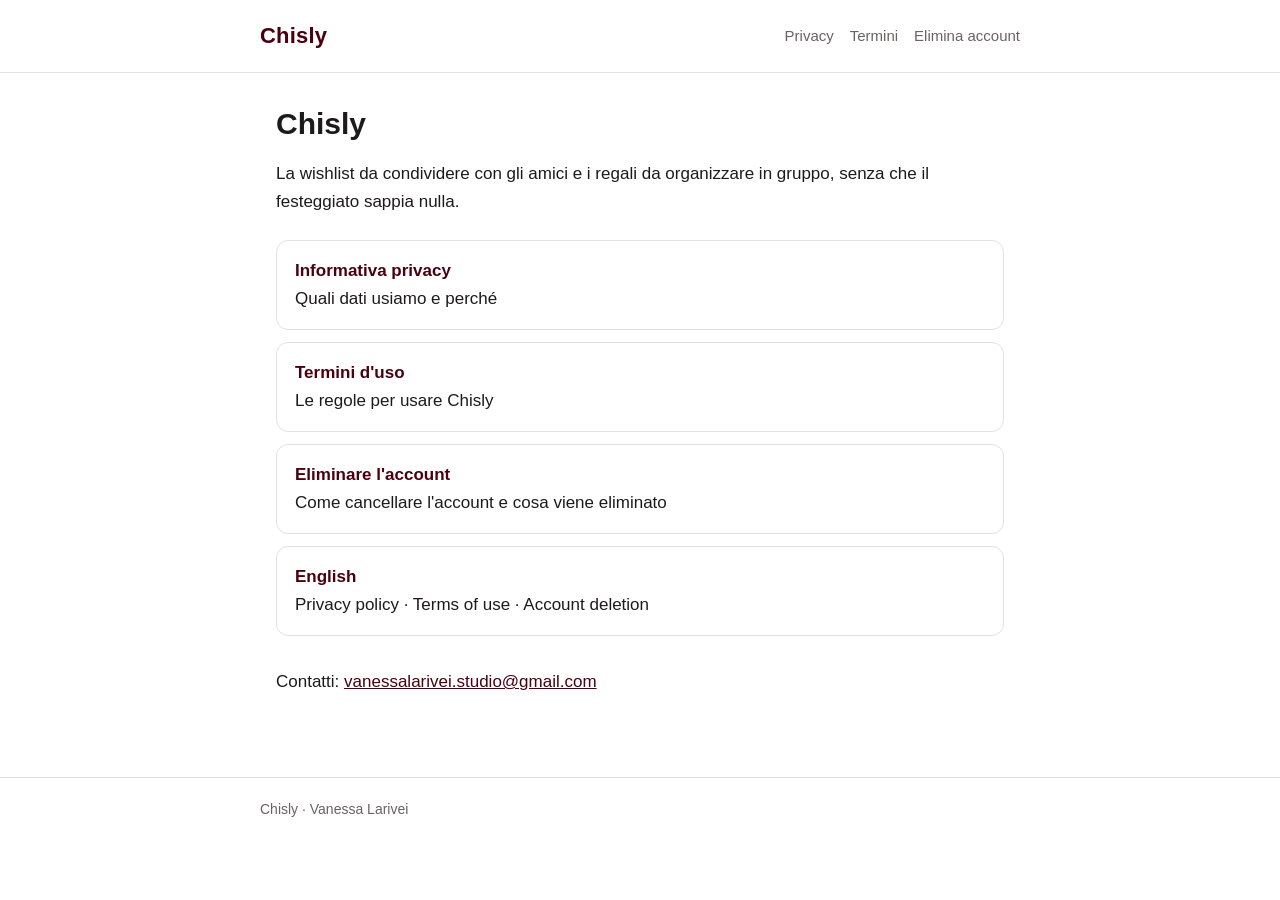
==== index.html @ 1d989820 "Sito di Chisly: privacy policy, termini d'uso, eliminazione account (IT/EN) Co-Authored-By: Claude O" ====
<!doctype html>
<html lang="it">
<head>
<meta charset="utf-8">
<meta name="viewport" content="width=device-width, initial-scale=1">
<title>Chisly</title>
<meta name="description" content="Chisly: la wishlist da condividere con gli amici e i regali da organizzare in gruppo.">
<link rel="stylesheet" href="style.css">
</head>
<body>
<header><div class="wrap">
  <a class="brand" href="./">Chisly</a>
  <nav><a href="privacy.html">Privacy</a><a href="termini.html">Termini</a><a href="elimina-account.html">Elimina account</a></nav>
</div></header>
<main class="wrap">
  <h1>Chisly</h1>
  <p>La wishlist da condividere con gli amici e i regali da organizzare in gruppo, senza che il festeggiato sappia nulla.</p>
  <div class="cards">
    <a href="privacy.html"><strong>Informativa privacy</strong>Quali dati usiamo e perché</a>
    <a href="termini.html"><strong>Termini d'uso</strong>Le regole per usare Chisly</a>
    <a href="elimina-account.html"><strong>Eliminare l'account</strong>Come cancellare l'account e cosa viene eliminato</a>
    <a href="privacy-en.html"><strong>English</strong>Privacy policy · Terms of use · Account deletion</a>
  </div>
  <p style="margin-top:32px">Contatti: <a href="mailto:vanessalarivei.studio@gmail.com">vanessalarivei.studio@gmail.com</a></p>
</main>
<footer><div class="wrap">Chisly · Vanessa Larivei</div></footer>
</body>
</html>
---- style.css ----
:root {
  --brand: #4A000F;
  --brand-soft: #f6eef0;
  --text: #1d1a1b;
  --muted: #6b6264;
  --bg: #ffffff;
  --line: #e7dfe1;
  color-scheme: light dark;
}
@media (prefers-color-scheme: dark) {
  :root {
    --brand: #e9a3b1;
    --brand-soft: #2a1418;
    --text: #f1eced;
    --muted: #b5abad;
    --bg: #141112;
    --line: #362c2e;
  }
}
* { box-sizing: border-box; }
body {
  margin: 0;
  background: var(--bg);
  color: var(--text);
  font: 17px/1.65 -apple-system, BlinkMacSystemFont, "Segoe UI", Roboto, Helvetica, Arial, sans-serif;
}
header {
  border-bottom: 1px solid var(--line);
  padding: 18px 16px;
}
header .wrap { display: flex; align-items: center; justify-content: space-between; gap: 12px; flex-wrap: wrap; }
.brand { color: var(--brand); font-weight: 700; font-size: 22px; text-decoration: none; letter-spacing: .2px; }
nav a { color: var(--muted); text-decoration: none; margin-left: 16px; font-size: 15px; }
nav a:first-child { margin-left: 0; }
nav a:hover { color: var(--brand); }
.wrap { max-width: 760px; margin: 0 auto; }
main { padding: 32px 16px 64px; }
h1 { font-size: 30px; line-height: 1.25; margin: 0 0 6px; }
h2 { font-size: 21px; margin: 36px 0 8px; color: var(--brand); }
h3 { font-size: 17px; margin: 22px 0 6px; }
.updated { color: var(--muted); font-size: 14px; margin: 0 0 24px; }
a { color: var(--brand); }
ul { padding-left: 22px; }
li { margin: 4px 0; }
.lang { font-size: 14px; color: var(--muted); }
.box {
  background: var(--brand-soft);
  border-radius: 12px;
  padding: 16px 18px;
  margin: 20px 0;
}
table { border-collapse: collapse; width: 100%; font-size: 15px; margin: 12px 0; }
th, td { text-align: left; vertical-align: top; padding: 8px 10px; border-bottom: 1px solid var(--line); }
th { color: var(--muted); font-weight: 600; }
.table-scroll { overflow-x: auto; }
footer { border-top: 1px solid var(--line); padding: 20px 16px; color: var(--muted); font-size: 14px; }
.cards { display: grid; gap: 12px; margin-top: 24px; }
.cards a {
  display: block; padding: 16px 18px; border: 1px solid var(--line); border-radius: 12px;
  text-decoration: none; color: var(--text);
}
.cards a strong { color: var(--brand); display: block; }
.cards a:hover { border-color: var(--brand); }
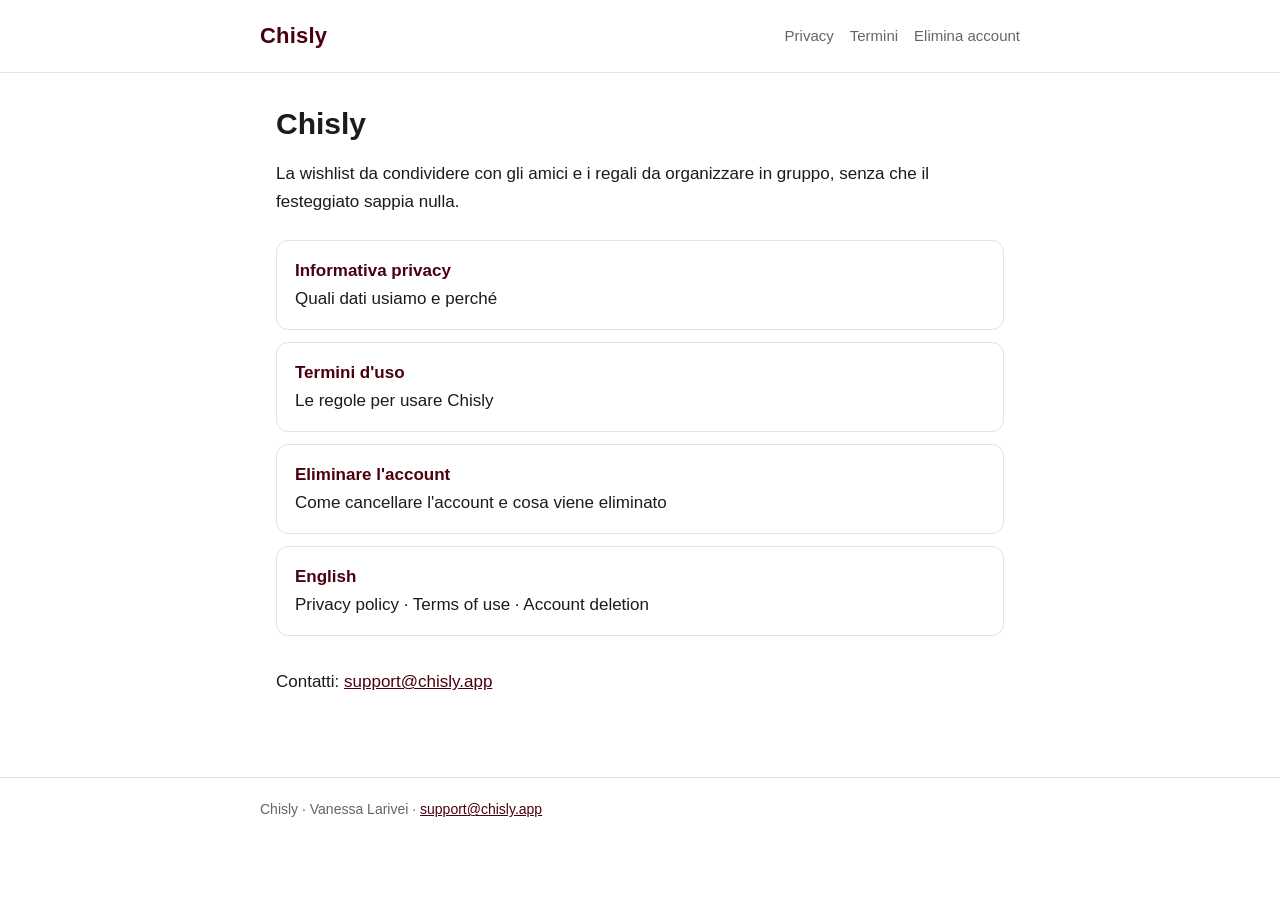
==== commit aa156578: "Privacy, termini ed eliminazione account aggiornati all'app attuale - support@chisly.app al posto de" ====
--- a/index.html
+++ b/index.html
@@ -21,8 +21,8 @@
     <a href="elimina-account.html"><strong>Eliminare l'account</strong>Come cancellare l'account e cosa viene eliminato</a>
     <a href="privacy-en.html"><strong>English</strong>Privacy policy · Terms of use · Account deletion</a>
   </div>
-  <p style="margin-top:32px">Contatti: <a href="mailto:vanessalarivei.studio@gmail.com">vanessalarivei.studio@gmail.com</a></p>
+  <p style="margin-top:32px">Contatti: <a href="mailto:support@chisly.app">support@chisly.app</a></p>
 </main>
-<footer><div class="wrap">Chisly · Vanessa Larivei</div></footer>
+<footer><div class="wrap">Chisly · Vanessa Larivei · <a href="mailto:support@chisly.app">support@chisly.app</a></div></footer>
 </body>
 </html>
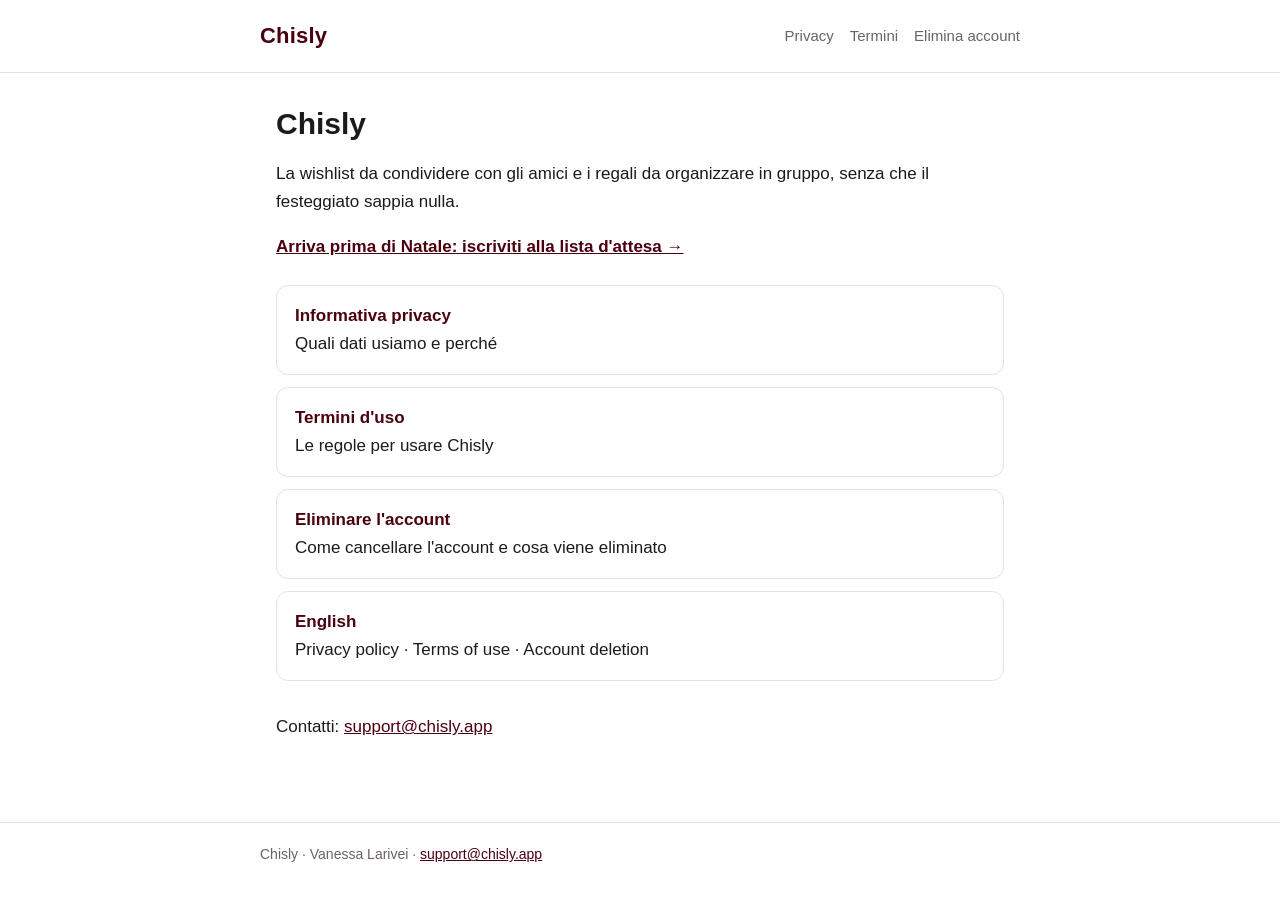
==== commit 0cf2ec6b: "Lista d'attesa: pagina con modulo Brevo, conferma e informativa (IT/EN) Co-Authored-By: Claude Opus " ====
--- a/index.html
+++ b/index.html
@@ -15,6 +15,7 @@
 <main class="wrap">
   <h1>Chisly</h1>
   <p>La wishlist da condividere con gli amici e i regali da organizzare in gruppo, senza che il festeggiato sappia nulla.</p>
+  <p><a class="btn-link" href="lista-attesa.html"><strong>Arriva prima di Natale: iscriviti alla lista d'attesa →</strong></a></p>
   <div class="cards">
     <a href="privacy.html"><strong>Informativa privacy</strong>Quali dati usiamo e perché</a>
     <a href="termini.html"><strong>Termini d'uso</strong>Le regole per usare Chisly</a>
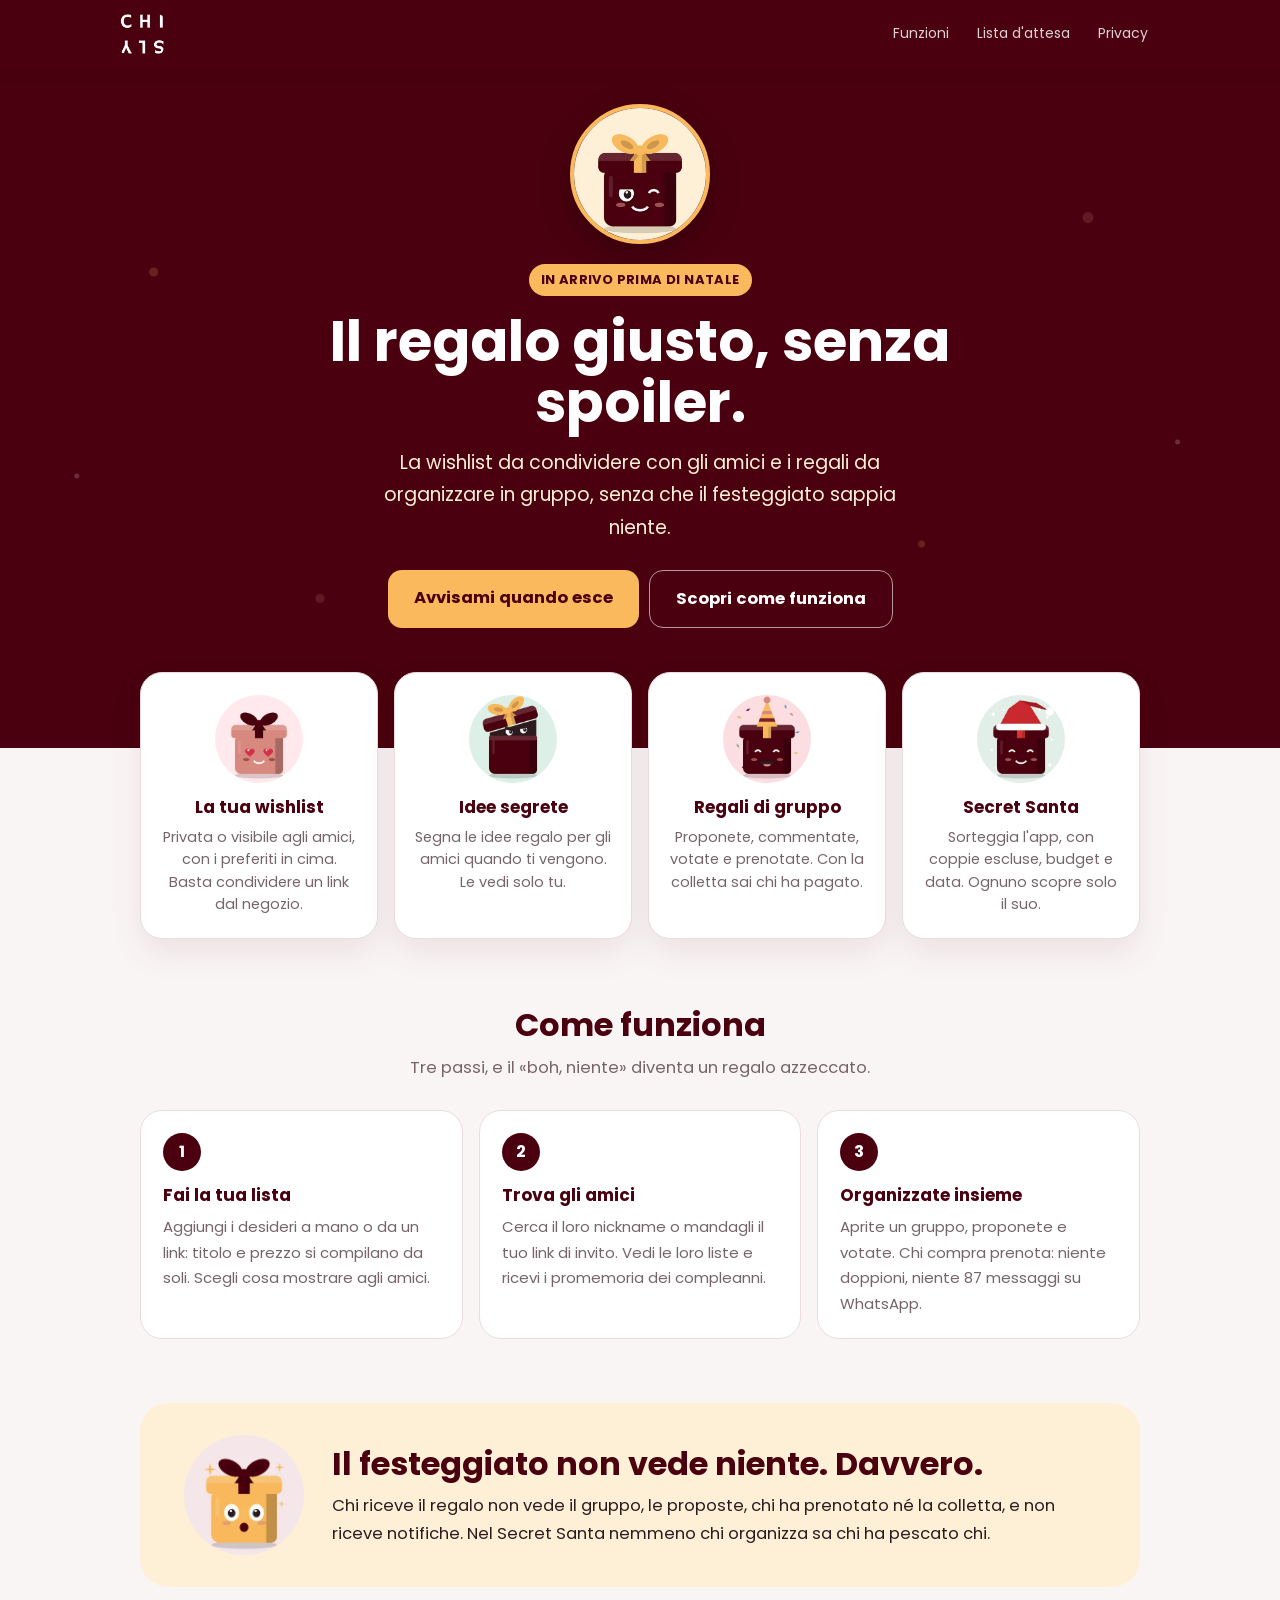
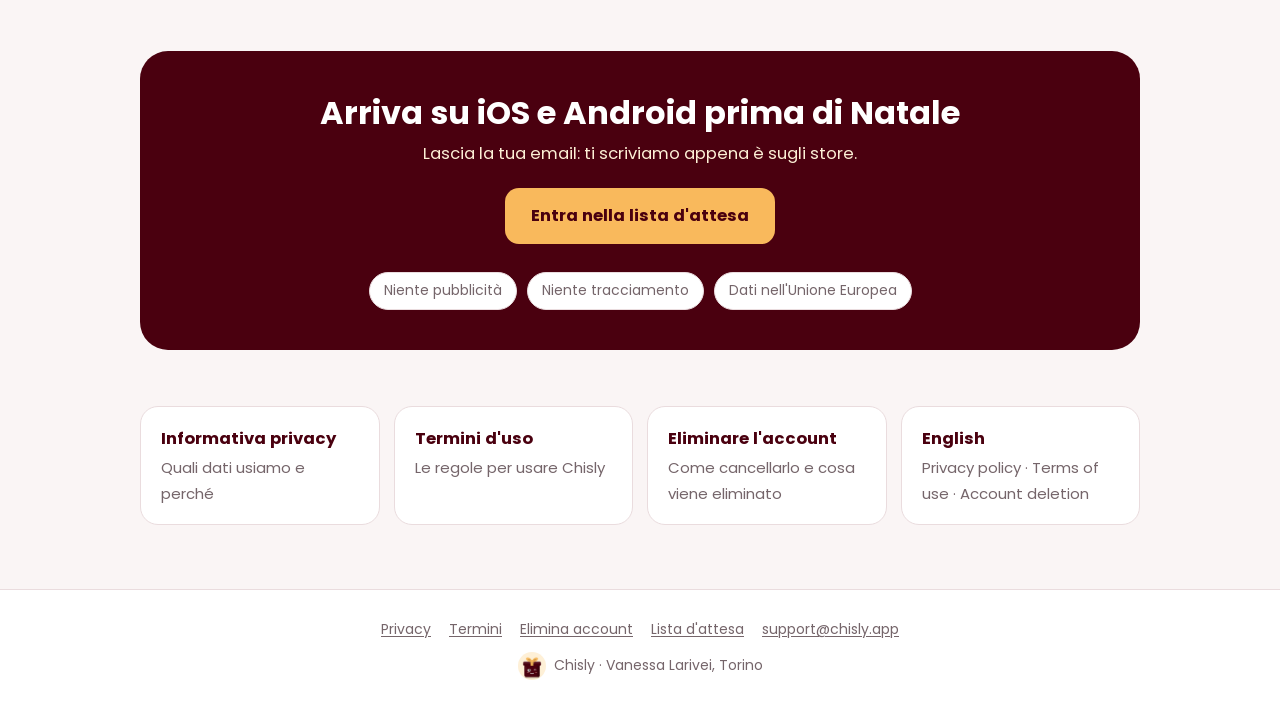
==== commit 4a1bc000: "Sito: nuova grafica del brand (home, pagine legali, invito, conferme) Co-Authored-By: Claude Opus 5." ====
--- a/index.html
+++ b/index.html
@@ -3,27 +3,108 @@
 <head>
 <meta charset="utf-8">
 <meta name="viewport" content="width=device-width, initial-scale=1">
-<title>Chisly</title>
-<meta name="description" content="Chisly: la wishlist da condividere con gli amici e i regali da organizzare in gruppo.">
+<title>Chisly · La wishlist e i regali di gruppo, senza spoiler</title>
+<meta name="description" content="Chisly: la wishlist da condividere con gli amici e i regali da organizzare in gruppo, senza che il festeggiato sappia niente. Su iOS e Android.">
+<meta name="theme-color" content="#4A000F">
+<meta property="og:title" content="Chisly · Il regalo giusto, senza spoiler">
+<meta property="og:description" content="La wishlist da condividere e i regali di gruppo, senza spoiler per il festeggiato.">
+<meta property="og:url" content="https://chisly.app/">
+<meta property="og:image" content="https://chisly.app/img/og-lista-attesa.png">
+<meta property="og:type" content="website">
+<meta name="twitter:card" content="summary_large_image">
+<link rel="icon" href="img/chisly_wink.webp">
 <link rel="stylesheet" href="style.css">
 </head>
-<body>
+<body class="home">
 <header><div class="wrap">
-  <a class="brand" href="./">Chisly</a>
-  <nav><a href="privacy.html">Privacy</a><a href="termini.html">Termini</a><a href="elimina-account.html">Elimina account</a></nav>
+  <a class="brand" href="./"><img src="img/chisly_logo.webp" alt="Chisly" width="44" height="40"></a>
+  <nav><a href="#funzioni">Funzioni</a><a href="lista-attesa.html">Lista d'attesa</a><a href="privacy.html">Privacy</a></nav>
 </div></header>
-<main class="wrap">
-  <h1>Chisly</h1>
-  <p>La wishlist da condividere con gli amici e i regali da organizzare in gruppo, senza che il festeggiato sappia nulla.</p>
-  <p><a class="btn-link" href="lista-attesa.html"><strong>Arriva prima di Natale: iscriviti alla lista d'attesa →</strong></a></p>
-  <div class="cards">
-    <a href="privacy.html"><strong>Informativa privacy</strong>Quali dati usiamo e perché</a>
-    <a href="termini.html"><strong>Termini d'uso</strong>Le regole per usare Chisly</a>
-    <a href="elimina-account.html"><strong>Eliminare l'account</strong>Come cancellare l'account e cosa viene eliminato</a>
-    <a href="privacy-en.html"><strong>English</strong>Privacy policy · Terms of use · Account deletion</a>
+
+<main>
+  <section class="hero">
+    <img class="mascot" src="img/chisly_wink.webp" alt="" width="140" height="140">
+    <span class="pill">In arrivo prima di Natale</span>
+    <h1>Il regalo giusto, senza spoiler.</h1>
+    <p>La wishlist da condividere con gli amici e i regali da organizzare in gruppo, senza che il festeggiato sappia niente.</p>
+    <div class="ctas">
+      <a class="btn peach" href="lista-attesa.html">Avvisami quando esce</a>
+      <a class="btn secondary" href="#funzioni">Scopri come funziona</a>
+    </div>
+  </section>
+
+  <div class="section" id="funzioni">
+    <div class="features">
+      <div class="f">
+        <img src="img/chisly_love.webp" alt="" width="88" height="88" loading="lazy">
+        <h3>La tua wishlist</h3>
+        <p>Privata o visibile agli amici, con i preferiti in cima. Basta condividere un link dal negozio.</p>
+      </div>
+      <div class="f">
+        <img src="img/chisly_peek.webp" alt="" width="88" height="88" loading="lazy">
+        <h3>Idee segrete</h3>
+        <p>Segna le idee regalo per gli amici quando ti vengono. Le vedi solo tu.</p>
+      </div>
+      <div class="f">
+        <img src="img/chisly_party.webp" alt="" width="88" height="88" loading="lazy">
+        <h3>Regali di gruppo</h3>
+        <p>Proponete, commentate, votate e prenotate. Con la colletta sai chi ha pagato.</p>
+      </div>
+      <div class="f">
+        <img src="img/chisly_christmas.webp" alt="" width="88" height="88" loading="lazy">
+        <h3>Secret Santa</h3>
+        <p>Sorteggia l'app, con coppie escluse, budget e data. Ognuno scopre solo il suo.</p>
+      </div>
+    </div>
+
+    <h2>Come funziona</h2>
+    <p class="lead">Tre passi, e il «boh, niente» diventa un regalo azzeccato.</p>
+    <div class="steps">
+      <div class="step">
+        <h3>Fai la tua lista</h3>
+        <p>Aggiungi i desideri a mano o da un link: titolo e prezzo si compilano da soli. Scegli cosa mostrare agli amici.</p>
+      </div>
+      <div class="step">
+        <h3>Trova gli amici</h3>
+        <p>Cerca il loro nickname o mandagli il tuo link di invito. Vedi le loro liste e ricevi i promemoria dei compleanni.</p>
+      </div>
+      <div class="step">
+        <h3>Organizzate insieme</h3>
+        <p>Aprite un gruppo, proponete e votate. Chi compra prenota: niente doppioni, niente 87 messaggi su WhatsApp.</p>
+      </div>
+    </div>
+
+    <div class="spoiler">
+      <img src="img/chisly_surprise.webp" alt="" width="120" height="120" loading="lazy">
+      <div>
+        <h2>Il festeggiato non vede niente. Davvero.</h2>
+        <p>Chi riceve il regalo non vede il gruppo, le proposte, chi ha prenotato né la colletta, e non riceve notifiche. Nel Secret Santa nemmeno chi organizza sa chi ha pescato chi.</p>
+      </div>
+    </div>
+
+    <div class="cta-band">
+      <h2>Arriva su iOS e Android prima di Natale</h2>
+      <p>Lascia la tua email: ti scriviamo appena è sugli store.</p>
+      <a class="btn peach" href="lista-attesa.html">Entra nella lista d'attesa</a>
+      <ul class="promise">
+        <li>Niente pubblicità</li><li>Niente tracciamento</li><li>Dati nell'Unione Europea</li>
+      </ul>
+    </div>
+
+    <div class="legal">
+      <div class="cards">
+        <a href="privacy.html"><strong>Informativa privacy</strong>Quali dati usiamo e perché</a>
+        <a href="termini.html"><strong>Termini d'uso</strong>Le regole per usare Chisly</a>
+        <a href="elimina-account.html"><strong>Eliminare l'account</strong>Come cancellarlo e cosa viene eliminato</a>
+        <a href="privacy-en.html"><strong>English</strong>Privacy policy · Terms of use · Account deletion</a>
+      </div>
+    </div>
   </div>
-  <p style="margin-top:32px">Contatti: <a href="mailto:support@chisly.app">support@chisly.app</a></p>
 </main>
-<footer><div class="wrap">Chisly · Vanessa Larivei · <a href="mailto:support@chisly.app">support@chisly.app</a></div></footer>
+
+<footer><div class="wrap">
+  <div class="links"><a href="privacy.html">Privacy</a><a href="termini.html">Termini</a><a href="elimina-account.html">Elimina account</a><a href="lista-attesa.html">Lista d'attesa</a><a href="mailto:support@chisly.app">support@chisly.app</a></div>
+  <div class="who"><img src="img/chisly_wink.webp" alt="" width="28" height="28">Chisly · Vanessa Larivei, Torino</div>
+</div></footer>
 </body>
 </html>
--- a/style.css
+++ b/style.css
@@ -1,63 +1,229 @@
+/* Chisly – stile del sito. Colori dall'app (app_colors.dart). */
+
+/* Poppins (SIL Open Font License), ospitato qui: nessuna richiesta a Google Fonts */
+@font-face { font-family: "Poppins"; font-weight: 400; font-display: swap; src: url("fonts/poppins-Regular.woff") format("woff"); }
+@font-face { font-family: "Poppins"; font-weight: 700; font-display: swap; src: url("fonts/poppins-Bold.woff") format("woff"); }
+
 :root {
-  --brand: #4A000F;
-  --brand-soft: #f6eef0;
-  --text: #1d1a1b;
-  --muted: #6b6264;
+  --bordeaux: #4A000F;
+  --bordeaux-mid: #7A1F2E;
+  --bordeaux-soft: #F5E6E8;
+  --cream: #FDF0D6;
+  --peach: #F9B95C;
+  --nectarine: #D7897F;
+  --surface: #FAF5F5;
+  --text: #2B1B1E;
+  --muted: #75656A;
+  --border: #EADCDE;
+  /* nomi usati dalle pagine esistenti */
+  --brand: var(--bordeaux);
+  --brand-soft: var(--bordeaux-soft);
   --bg: #ffffff;
-  --line: #e7dfe1;
-  color-scheme: light dark;
-}
-@media (prefers-color-scheme: dark) {
-  :root {
-    --brand: #e9a3b1;
-    --brand-soft: #2a1418;
-    --text: #f1eced;
-    --muted: #b5abad;
-    --bg: #141112;
-    --line: #362c2e;
-  }
-}
+  --line: var(--border);
+  color-scheme: light;
+}
+
 * { box-sizing: border-box; }
+html, body { margin: 0; }
 body {
-  margin: 0;
-  background: var(--bg);
+  background: var(--surface);
   color: var(--text);
-  font: 17px/1.65 -apple-system, BlinkMacSystemFont, "Segoe UI", Roboto, Helvetica, Arial, sans-serif;
-}
+  font: 16.5px/1.7 "Poppins", -apple-system, BlinkMacSystemFont, "Segoe UI", Roboto, Helvetica, Arial, sans-serif;
+  -webkit-font-smoothing: antialiased;
+  min-height: 100vh;
+  display: flex;
+  flex-direction: column;
+}
+a { color: var(--bordeaux); text-underline-offset: 2px; }
+a:hover { color: var(--bordeaux-mid); }
+img { max-width: 100%; }
+
+/* Intestazione */
 header {
-  border-bottom: 1px solid var(--line);
-  padding: 18px 16px;
-}
-header .wrap { display: flex; align-items: center; justify-content: space-between; gap: 12px; flex-wrap: wrap; }
-.brand { color: var(--brand); font-weight: 700; font-size: 22px; text-decoration: none; letter-spacing: .2px; }
-nav a { color: var(--muted); text-decoration: none; margin-left: 16px; font-size: 15px; }
-nav a:first-child { margin-left: 0; }
-nav a:hover { color: var(--brand); }
-.wrap { max-width: 760px; margin: 0 auto; }
-main { padding: 32px 16px 64px; }
-h1 { font-size: 30px; line-height: 1.25; margin: 0 0 6px; }
-h2 { font-size: 21px; margin: 36px 0 8px; color: var(--brand); }
-h3 { font-size: 17px; margin: 22px 0 6px; }
-.updated { color: var(--muted); font-size: 14px; margin: 0 0 24px; }
-a { color: var(--brand); }
+  background: var(--bordeaux);
+  padding: 14px 20px;
+  position: sticky; top: 0; z-index: 10;
+  box-shadow: 0 2px 14px rgba(74,0,15,.18);
+}
+header .wrap { max-width: 1040px; margin: 0 auto; display: flex; align-items: center; justify-content: space-between; gap: 12px; flex-wrap: wrap; }
+.brand { display: flex; align-items: center; gap: 10px; text-decoration: none; color: #fff; font-weight: 700; font-size: 20px; }
+.brand img { width: 44px; height: auto; display: block; border-radius: 6px; }
+nav { display: flex; flex-wrap: wrap; gap: 4px; }
+nav a {
+  color: rgba(255,255,255,.82); text-decoration: none; font-size: 14px;
+  padding: 6px 12px; border-radius: 999px; transition: background .15s, color .15s;
+}
+nav a:hover { color: #fff; background: rgba(255,255,255,.12); }
+nav a[aria-current="page"] { color: var(--bordeaux); background: var(--peach); font-weight: 700; }
+
+/* Contenuto delle pagine: un foglio bianco */
+.wrap { max-width: 820px; margin: 0 auto; }
+main { flex: 1; width: 100%; padding: 40px 16px 64px; }
+main.wrap {
+  max-width: 860px;
+  background: #fff;
+  border: 1px solid var(--border);
+  border-radius: 28px;
+  box-shadow: 0 18px 50px rgba(74,0,15,.08);
+  margin: 36px auto 56px;
+  padding: 44px clamp(20px, 5vw, 56px) 52px;
+  width: calc(100% - 32px);
+}
+h1 { font-size: clamp(28px, 4.5vw, 38px); line-height: 1.2; margin: 0 0 8px; color: var(--bordeaux); }
+h2 {
+  font-size: 21px; line-height: 1.35; margin: 44px 0 10px; color: var(--bordeaux);
+  padding-left: 14px; border-left: 4px solid var(--peach);
+}
+h3 { font-size: 17px; margin: 26px 0 6px; color: var(--bordeaux-mid); }
+p, li { color: var(--text); }
+.updated { color: var(--muted); font-size: 14px; margin: 0 0 28px; }
+.lang { font-size: 14px; color: var(--muted); }
 ul { padding-left: 22px; }
-li { margin: 4px 0; }
-.lang { font-size: 14px; color: var(--muted); }
+li { margin: 6px 0; }
+li::marker { color: var(--nectarine); }
+strong { color: inherit; }
+hr { border: 0; border-top: 1px solid var(--border); margin: 48px 0; }
+
 .box {
-  background: var(--brand-soft);
-  border-radius: 12px;
-  padding: 16px 18px;
-  margin: 20px 0;
-}
-table { border-collapse: collapse; width: 100%; font-size: 15px; margin: 12px 0; }
-th, td { text-align: left; vertical-align: top; padding: 8px 10px; border-bottom: 1px solid var(--line); }
-th { color: var(--muted); font-weight: 600; }
-.table-scroll { overflow-x: auto; }
-footer { border-top: 1px solid var(--line); padding: 20px 16px; color: var(--muted); font-size: 14px; }
-.cards { display: grid; gap: 12px; margin-top: 24px; }
+  background: var(--bordeaux-soft);
+  border-radius: 18px;
+  padding: 18px 22px;
+  margin: 24px 0;
+  border-left: 5px solid var(--bordeaux);
+}
+.box ul { margin: 8px 0 0; }
+
+.table-scroll { overflow-x: auto; margin: 16px 0; border: 1px solid var(--border); border-radius: 16px; }
+table { border-collapse: collapse; width: 100%; font-size: 14.5px; }
+.table-scroll table { margin: 0; }
+th, td { text-align: left; vertical-align: top; padding: 10px 14px; border-bottom: 1px solid var(--border); }
+tr:last-child td { border-bottom: 0; }
+th { background: var(--bordeaux-soft); color: var(--bordeaux); font-weight: 700; }
+td:first-child { font-weight: 700; color: var(--bordeaux-mid); }
+
+/* Pulsanti */
+.btn {
+  display: inline-block; padding: 14px 26px; border-radius: 14px; border: 0; cursor: pointer;
+  background: var(--bordeaux); color: #fff; font: inherit; font-weight: 700; text-decoration: none;
+  transition: transform .1s, background .2s;
+}
+.btn:hover { background: var(--bordeaux-mid); color: #fff; }
+.btn:active { transform: scale(.98); }
+.btn.secondary { background: transparent; color: var(--bordeaux); border: 1.5px solid var(--bordeaux); }
+.btn.peach { background: var(--peach); color: var(--bordeaux); }
+.btn.peach:hover { background: #ffc978; color: var(--bordeaux); }
+
+/* Schede di collegamento */
+.cards { display: grid; grid-template-columns: repeat(auto-fit, minmax(220px, 1fr)); gap: 14px; margin-top: 24px; }
 .cards a {
-  display: block; padding: 16px 18px; border: 1px solid var(--line); border-radius: 12px;
-  text-decoration: none; color: var(--text);
-}
-.cards a strong { color: var(--brand); display: block; }
-.cards a:hover { border-color: var(--brand); }
+  display: block; padding: 18px 20px; border: 1px solid var(--border); border-radius: 18px; background: #fff;
+  text-decoration: none; color: var(--muted); font-size: 15px; transition: border-color .15s, transform .15s, box-shadow .15s;
+}
+.cards a strong { color: var(--bordeaux); display: block; font-size: 16.5px; margin-bottom: 2px; }
+.cards a:hover { border-color: var(--bordeaux); transform: translateY(-2px); box-shadow: 0 10px 24px rgba(74,0,15,.08); }
+
+/* Piè di pagina */
+footer {
+  background: #fff; border-top: 1px solid var(--border);
+  padding: 28px 20px 34px; color: var(--muted); font-size: 14px; text-align: center;
+}
+footer .wrap { max-width: 1040px; }
+footer .links { display: flex; flex-wrap: wrap; justify-content: center; gap: 6px 18px; margin-bottom: 10px; }
+footer a { color: var(--muted); }
+footer a:hover { color: var(--bordeaux); }
+footer .who { display: flex; align-items: center; justify-content: center; gap: 8px; }
+footer .who img { width: 28px; height: 28px; border-radius: 50%; }
+
+/* ---------- Home ---------- */
+body.home main { padding: 0; }
+.hero {
+  background: var(--bordeaux); color: #fff; text-align: center;
+  padding: 36px 20px 120px; position: relative; overflow: hidden;
+}
+.hero::after {
+  content: ""; position: absolute; inset: 0; pointer-events: none; opacity: .18;
+  background-image:
+    radial-gradient(circle at 12% 30%, var(--peach) 0 4px, transparent 5px),
+    radial-gradient(circle at 85% 22%, var(--nectarine) 0 5px, transparent 6px),
+    radial-gradient(circle at 72% 70%, var(--peach) 0 3px, transparent 4px),
+    radial-gradient(circle at 25% 78%, var(--nectarine) 0 4px, transparent 5px),
+    radial-gradient(circle at 50% 12%, #fff 0 2px, transparent 3px),
+    radial-gradient(circle at 92% 55%, #fff 0 2px, transparent 3px),
+    radial-gradient(circle at 6% 60%, #fff 0 2px, transparent 3px);
+}
+.hero > * { position: relative; z-index: 1; }
+.mascot {
+  width: 140px; height: 140px; border-radius: 50%; display: block; margin: 0 auto 20px;
+  border: 4px solid var(--peach); box-shadow: 0 10px 30px rgba(0,0,0,.25);
+  animation: bob 3.2s ease-in-out infinite;
+}
+@keyframes bob { 0%,100% { transform: translateY(0) rotate(-2deg); } 50% { transform: translateY(-6px) rotate(2deg); } }
+@media (prefers-reduced-motion: reduce) { .mascot { animation: none; } }
+.pill {
+  display: inline-block; background: var(--peach); color: var(--bordeaux); font-weight: 700;
+  font-size: 13px; letter-spacing: .4px; text-transform: uppercase; padding: 5px 12px; border-radius: 999px; margin-bottom: 16px;
+}
+.hero h1 { color: #fff; font-size: clamp(34px, 6.5vw, 56px); line-height: 1.08; max-width: 720px; margin: 0 auto 14px; }
+.hero p { color: var(--cream); font-size: 19px; max-width: 560px; margin: 0 auto 26px; }
+.hero .ctas { display: flex; gap: 10px; justify-content: center; flex-wrap: wrap; }
+.hero .btn.secondary { color: #fff; border-color: rgba(255,255,255,.6); }
+.hero .btn.secondary:hover { background: rgba(255,255,255,.1); }
+
+.section { max-width: 1040px; margin: 0 auto; padding: 0 20px; }
+.section h2 { border: 0; padding: 0; text-align: center; font-size: clamp(24px, 3.6vw, 32px); margin: 64px 0 8px; }
+.section .lead { text-align: center; color: var(--muted); max-width: 560px; margin: 0 auto 28px; }
+
+.features { display: grid; grid-template-columns: repeat(auto-fit, minmax(220px, 1fr)); gap: 16px; margin-top: -76px; position: relative; z-index: 2; }
+.f {
+  background: #fff; border: 1px solid var(--border); border-radius: 22px; padding: 22px 18px; text-align: center;
+  box-shadow: 0 14px 34px rgba(74,0,15,.08);
+}
+.f img { width: 88px; height: 88px; border-radius: 50%; display: block; margin: 0 auto 10px; }
+.f h3 { margin: 0 0 4px; font-size: 17px; color: var(--bordeaux); }
+.f p { margin: 0; font-size: 14.5px; color: var(--muted); line-height: 1.55; }
+
+.steps { display: grid; grid-template-columns: repeat(auto-fit, minmax(240px, 1fr)); gap: 16px; counter-reset: s; }
+.step { background: #fff; border: 1px solid var(--border); border-radius: 22px; padding: 22px; position: relative; }
+.step::before {
+  counter-increment: s; content: counter(s);
+  display: grid; place-items: center; width: 38px; height: 38px; border-radius: 50%;
+  background: var(--bordeaux); color: #fff; font-weight: 700; margin-bottom: 10px;
+}
+.step h3 { margin: 0 0 4px; color: var(--bordeaux); }
+.step p { margin: 0; color: var(--muted); font-size: 15px; }
+
+.spoiler {
+  margin: 64px auto 0; max-width: 1040px; background: var(--cream); border-radius: 28px;
+  padding: 32px clamp(20px, 4vw, 44px); display: flex; gap: 28px; align-items: center; flex-wrap: wrap;
+}
+.spoiler img { width: 120px; height: 120px; border-radius: 50%; flex: none; }
+.spoiler div { flex: 1; min-width: 240px; }
+.spoiler h2 { margin: 0 0 6px; padding: 0; border: 0; text-align: left; }
+.spoiler p { margin: 0; color: var(--text); }
+
+.cta-band {
+  margin: 64px auto 0; max-width: 1040px; background: var(--bordeaux); color: #fff; border-radius: 28px;
+  padding: 40px 24px; text-align: center;
+}
+.cta-band h2 { color: #fff; border: 0; padding: 0; margin: 0 0 6px; font-size: clamp(24px, 3.6vw, 32px); }
+.cta-band p { color: var(--cream); margin: 0 0 20px; }
+
+.promise { display: flex; flex-wrap: wrap; justify-content: center; gap: 10px; margin: 28px 0 0; padding: 0; list-style: none; }
+.promise li { background: #fff; border: 1px solid var(--border); border-radius: 999px; padding: 6px 14px; font-size: 14px; color: var(--muted); margin: 0; }
+.promise li::marker { content: none; }
+
+body.home .legal { margin: 56px auto 64px; }
+
+@media (max-width: 560px) {
+  header { padding: 10px 14px; }
+  .brand img { width: 38px; }
+  nav a { font-size: 13px; padding: 5px 9px; }
+  main.wrap { border-radius: 20px; margin: 20px auto 40px; width: calc(100% - 20px); }
+  .features { grid-template-columns: 1fr 1fr; gap: 10px; }
+  .f { padding: 14px 10px; border-radius: 18px; }
+  .f img { width: 64px; height: 64px; }
+  .f h3 { font-size: 15px; }
+  .f p { font-size: 13px; }
+  .spoiler { text-align: center; justify-content: center; }
+  .spoiler h2 { text-align: center; }
+}
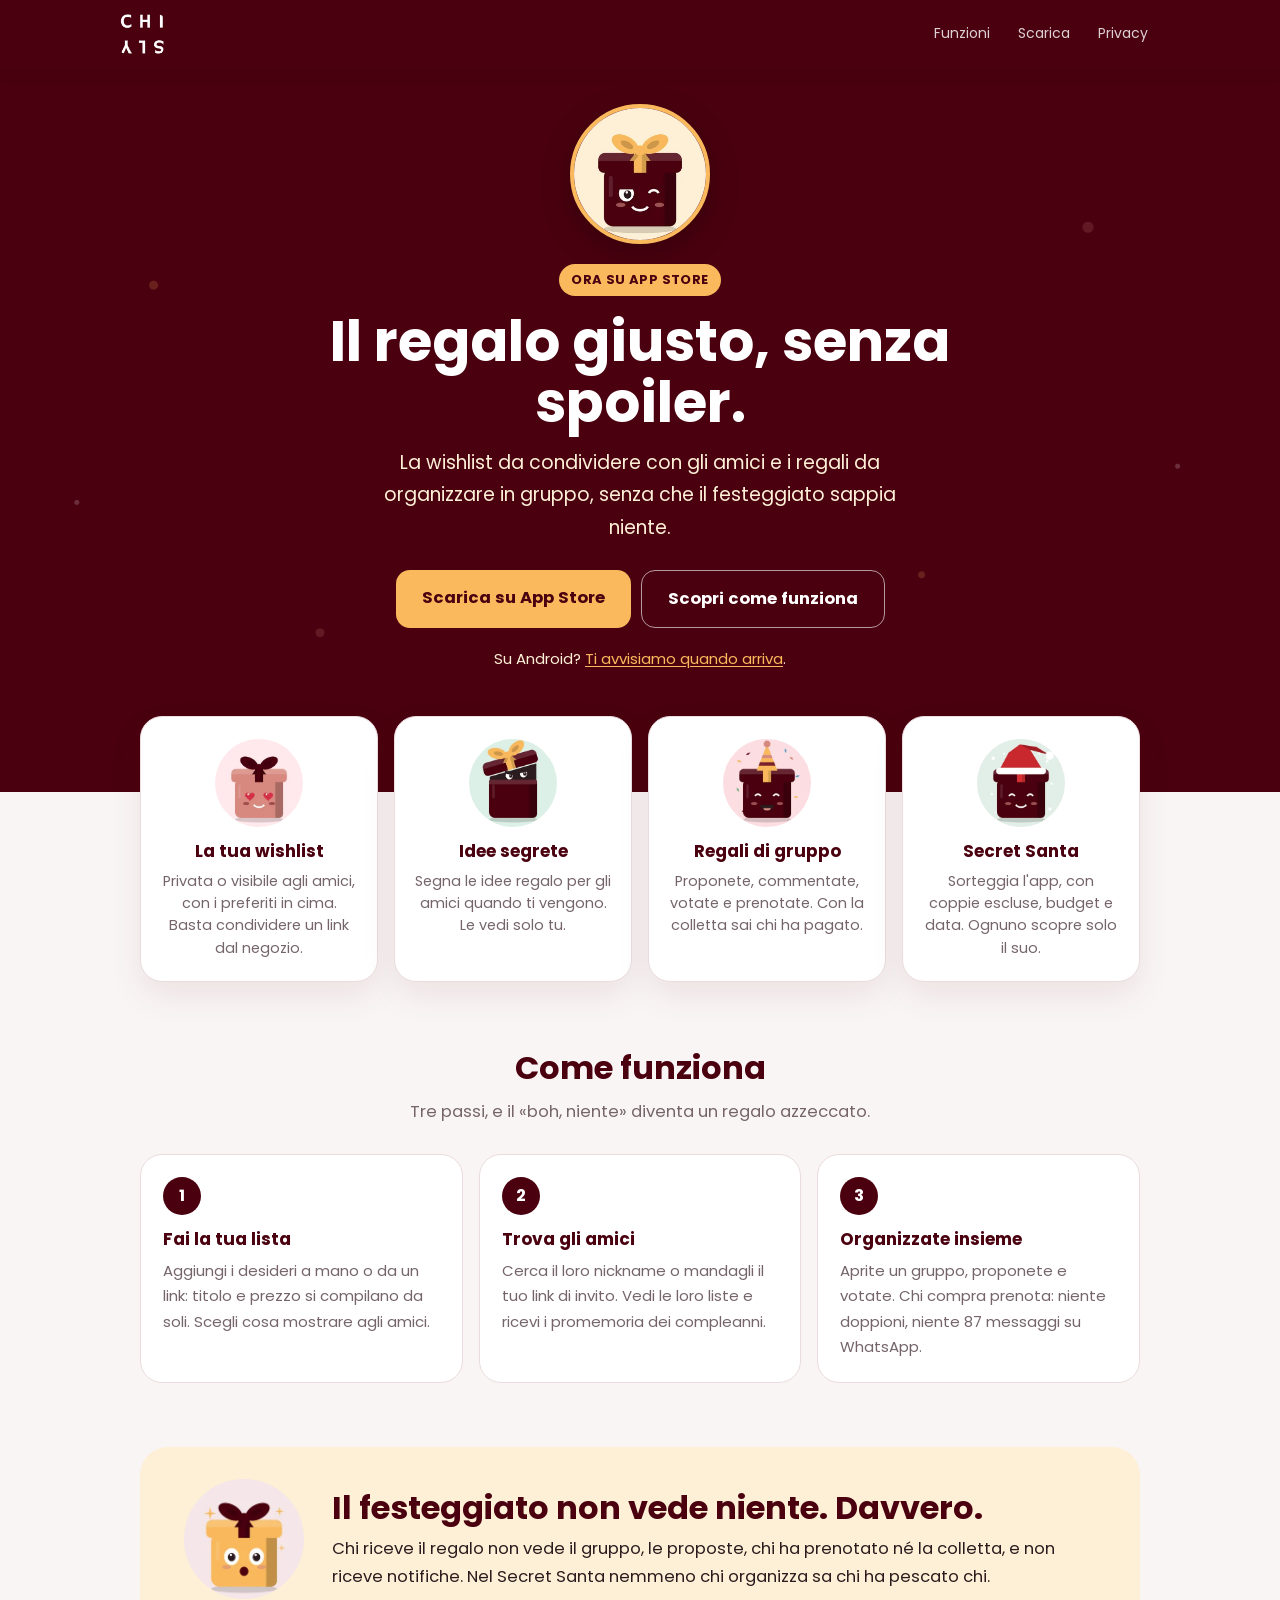
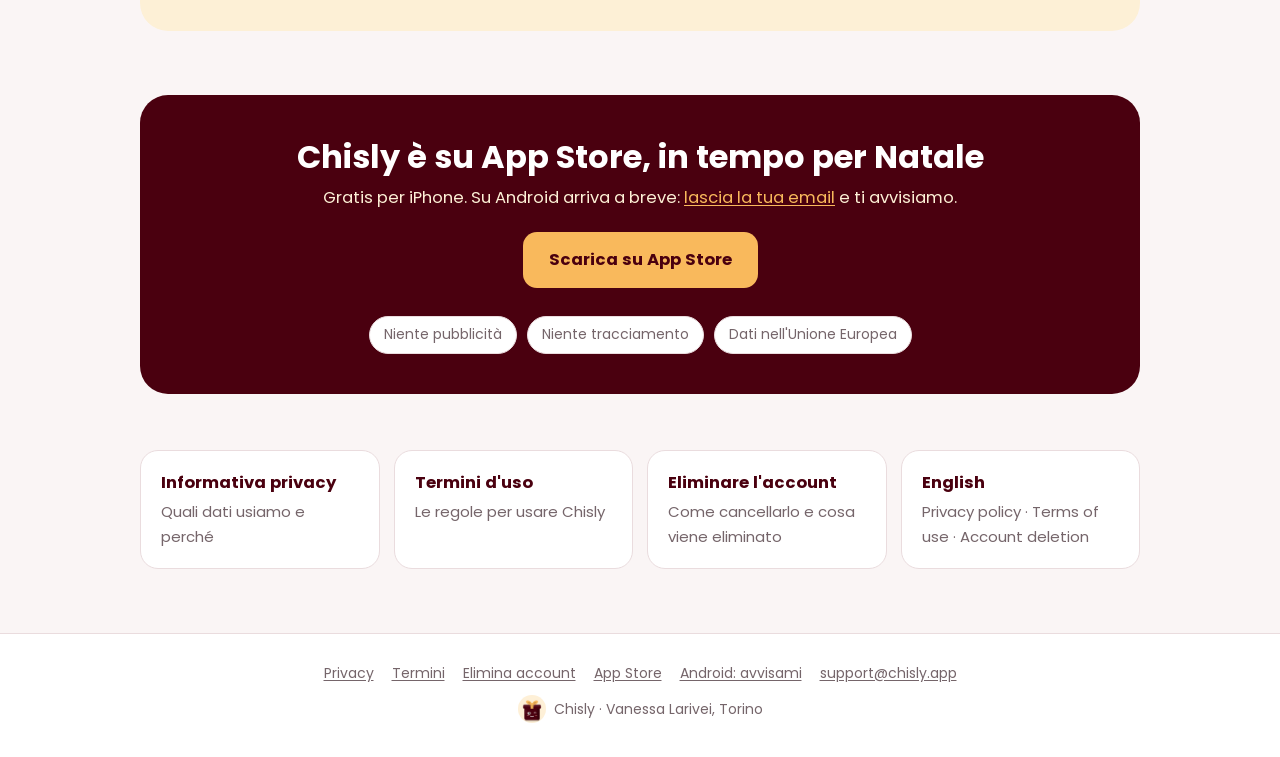
==== commit fe39b50d: "Lancio su App Store: pulsanti di download, smart banner, lista d'attesa solo per Android Co-Authored" ====
--- a/index.html
+++ b/index.html
@@ -4,8 +4,9 @@
 <meta charset="utf-8">
 <meta name="viewport" content="width=device-width, initial-scale=1">
 <title>Chisly · La wishlist e i regali di gruppo, senza spoiler</title>
-<meta name="description" content="Chisly: la wishlist da condividere con gli amici e i regali da organizzare in gruppo, senza che il festeggiato sappia niente. Su iOS e Android.">
+<meta name="description" content="Chisly: la wishlist da condividere con gli amici e i regali da organizzare in gruppo, senza che il festeggiato sappia niente. Disponibile su iPhone, presto su Android.">
 <meta name="theme-color" content="#4A000F">
+<meta name="apple-itunes-app" content="app-id=6827324883">
 <meta property="og:title" content="Chisly · Il regalo giusto, senza spoiler">
 <meta property="og:description" content="La wishlist da condividere e i regali di gruppo, senza spoiler per il festeggiato.">
 <meta property="og:url" content="https://chisly.app/">
@@ -18,19 +19,20 @@
 <body class="home">
 <header><div class="wrap">
   <a class="brand" href="./"><img src="img/chisly_logo.webp" alt="Chisly" width="44" height="40"></a>
-  <nav><a href="#funzioni">Funzioni</a><a href="lista-attesa.html">Lista d'attesa</a><a href="privacy.html">Privacy</a></nav>
+  <nav><a href="#funzioni">Funzioni</a><a href="https://apps.apple.com/app/id6827324883">Scarica</a><a href="privacy.html">Privacy</a></nav>
 </div></header>
 
 <main>
   <section class="hero">
     <img class="mascot" src="img/chisly_wink.webp" alt="" width="140" height="140">
-    <span class="pill">In arrivo prima di Natale</span>
+    <span class="pill">Ora su App Store</span>
     <h1>Il regalo giusto, senza spoiler.</h1>
     <p>La wishlist da condividere con gli amici e i regali da organizzare in gruppo, senza che il festeggiato sappia niente.</p>
     <div class="ctas">
-      <a class="btn peach" href="lista-attesa.html">Avvisami quando esce</a>
+      <a class="btn peach" href="https://apps.apple.com/app/id6827324883">Scarica su App Store</a>
       <a class="btn secondary" href="#funzioni">Scopri come funziona</a>
     </div>
+    <p class="android-note">Su Android? <a href="lista-attesa.html">Ti avvisiamo quando arriva</a>.</p>
   </section>
 
   <div class="section" id="funzioni">
@@ -83,9 +85,9 @@
     </div>
 
     <div class="cta-band">
-      <h2>Arriva su iOS e Android prima di Natale</h2>
-      <p>Lascia la tua email: ti scriviamo appena è sugli store.</p>
-      <a class="btn peach" href="lista-attesa.html">Entra nella lista d'attesa</a>
+      <h2>Chisly è su App Store, in tempo per Natale</h2>
+      <p>Gratis per iPhone. Su Android arriva a breve: <a href="lista-attesa.html">lascia la tua email</a> e ti avvisiamo.</p>
+      <a class="btn peach" href="https://apps.apple.com/app/id6827324883">Scarica su App Store</a>
       <ul class="promise">
         <li>Niente pubblicità</li><li>Niente tracciamento</li><li>Dati nell'Unione Europea</li>
       </ul>
@@ -103,7 +105,7 @@
 </main>
 
 <footer><div class="wrap">
-  <div class="links"><a href="privacy.html">Privacy</a><a href="termini.html">Termini</a><a href="elimina-account.html">Elimina account</a><a href="lista-attesa.html">Lista d'attesa</a><a href="mailto:support@chisly.app">support@chisly.app</a></div>
+  <div class="links"><a href="privacy.html">Privacy</a><a href="termini.html">Termini</a><a href="elimina-account.html">Elimina account</a><a href="https://apps.apple.com/app/id6827324883">App Store</a><a href="lista-attesa.html">Android: avvisami</a><a href="mailto:support@chisly.app">support@chisly.app</a></div>
   <div class="who"><img src="img/chisly_wink.webp" alt="" width="28" height="28">Chisly · Vanessa Larivei, Torino</div>
 </div></footer>
 </body>
--- a/style.css
+++ b/style.css
@@ -168,6 +168,8 @@
 .hero .ctas { display: flex; gap: 10px; justify-content: center; flex-wrap: wrap; }
 .hero .btn.secondary { color: #fff; border-color: rgba(255,255,255,.6); }
 .hero .btn.secondary:hover { background: rgba(255,255,255,.1); }
+.hero .android-note { font-size: 15px; margin: 18px auto 0; }
+.hero .android-note a, .cta-band p a { color: var(--peach); }
 
 .section { max-width: 1040px; margin: 0 auto; padding: 0 20px; }
 .section h2 { border: 0; padding: 0; text-align: center; font-size: clamp(24px, 3.6vw, 32px); margin: 64px 0 8px; }
